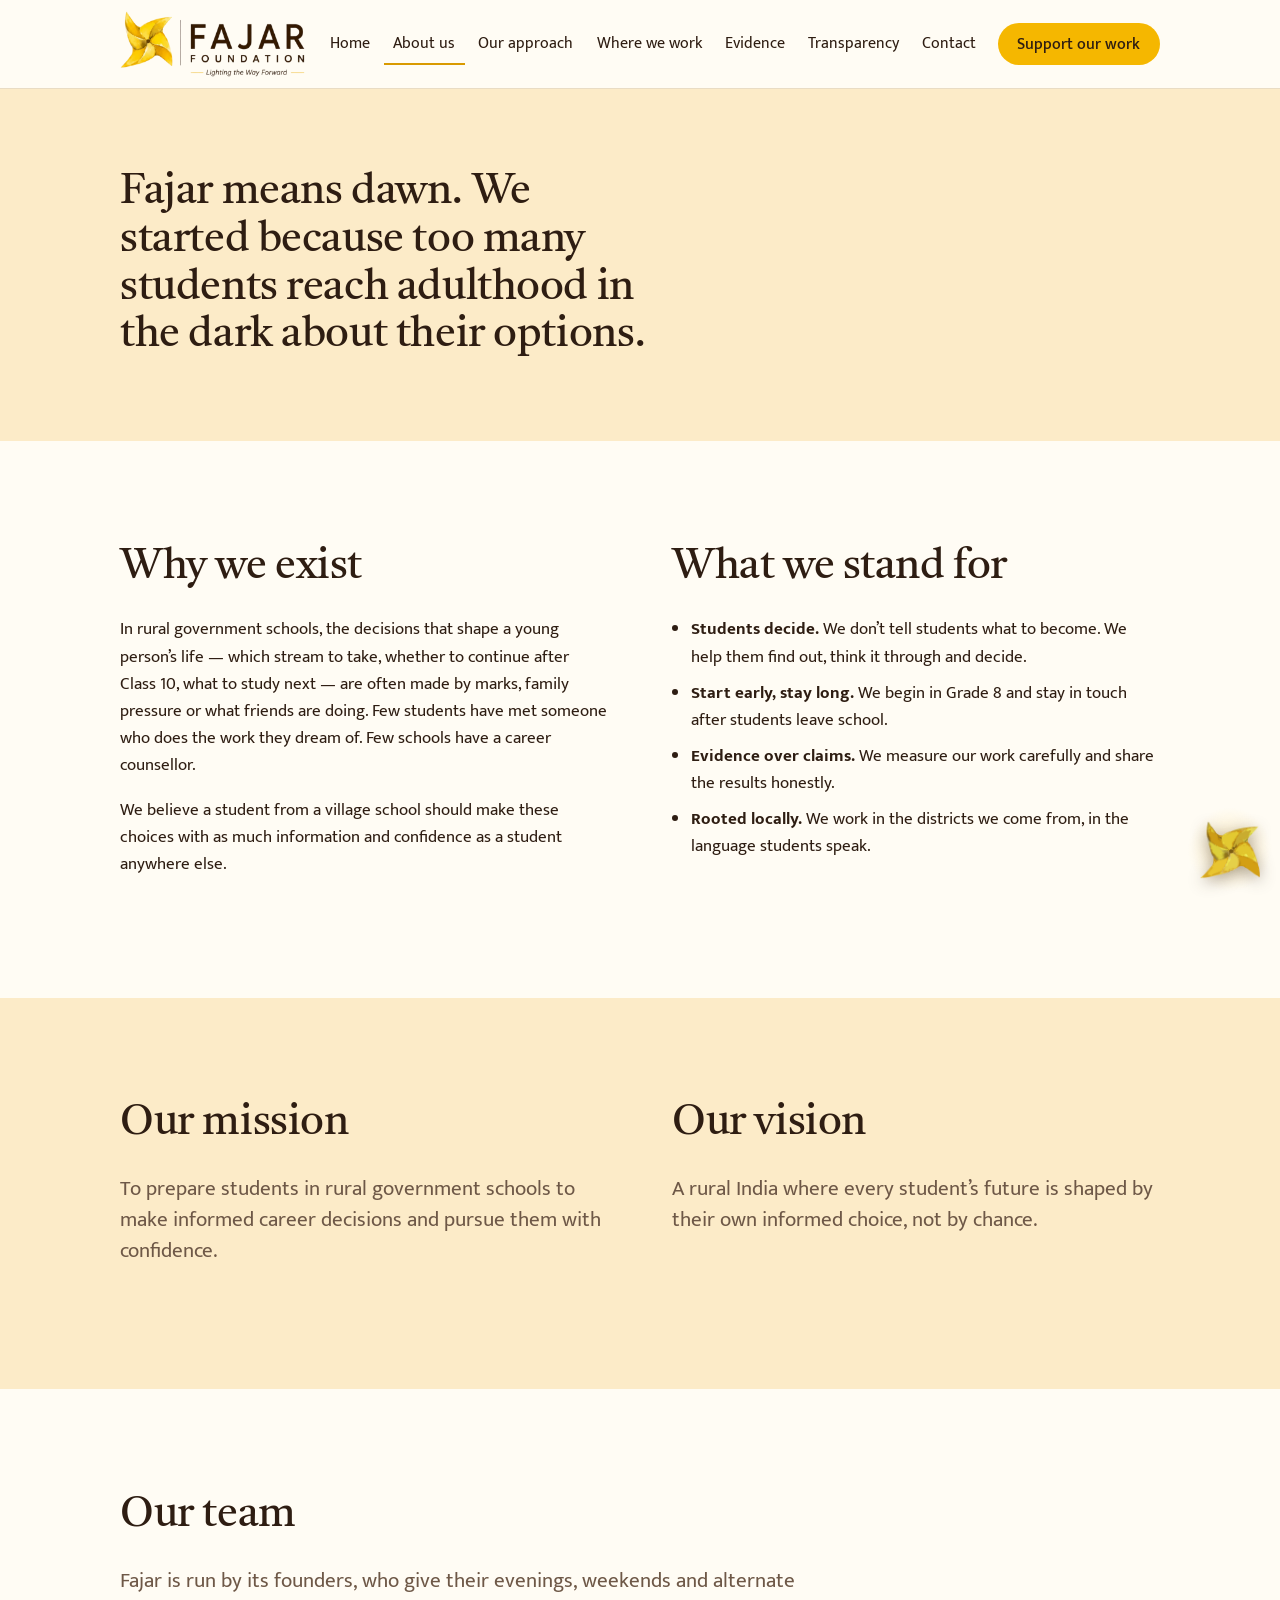
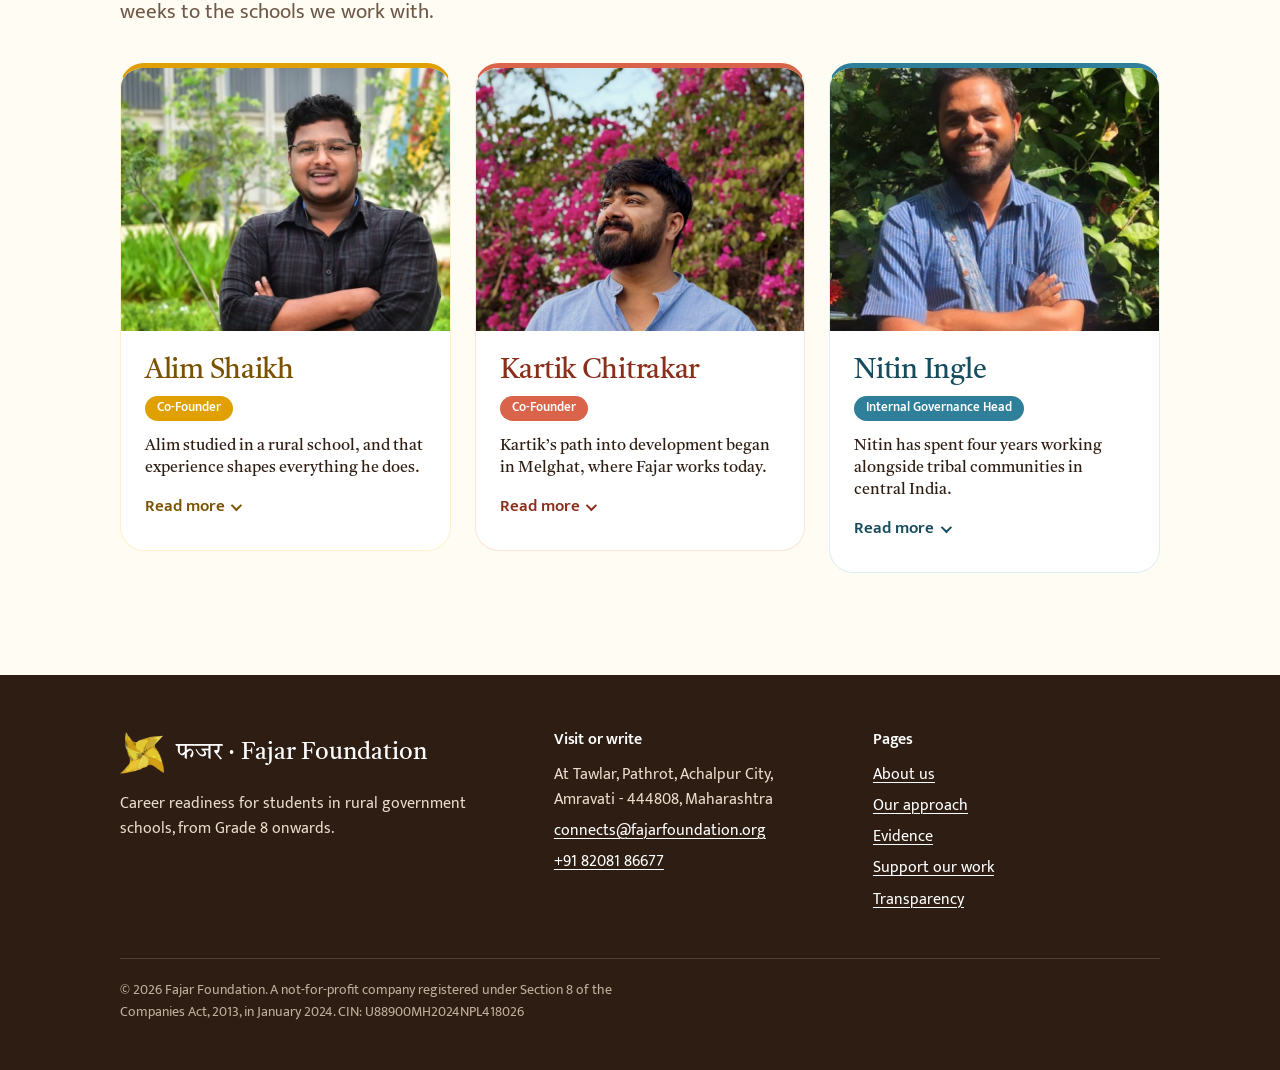
==== about.html @ 7ffb8f17 "Replace single-page site with the multi-page Fajar Foundation website Adds Home, About, Our approach" ====
<!doctype html>
<html lang="en">
<head>
<meta charset="utf-8">
<meta name="viewport" content="width=device-width, initial-scale=1">
<title>About us — Fajar Foundation</title>
<meta name="description" content="Why Fajar Foundation exists, what we stand for, and the people behind it.">
<meta property="og:title" content="About us — Fajar Foundation">
<meta property="og:description" content="Why Fajar Foundation exists, what we stand for, and the people behind it.">
<meta name="theme-color" content="#F5B700">
<link rel="icon" href="assets/img/favicon.png" type="image/png">
<link rel="preconnect" href="https://fonts.googleapis.com">
<link rel="preconnect" href="https://fonts.gstatic.com" crossorigin>
<link href="https://fonts.googleapis.com/css2?family=Mukta:wght@400;500;600&family=Tiro+Devanagari+Marathi:ital@0;1&display=swap" rel="stylesheet">
<link rel="stylesheet" href="assets/css/style.css">
</head>
<body>
<a class="skip" href="#main">Skip to content</a>
<a class="pinwheel-fab" href="index.html" aria-label="Back to home page"><img src="assets/img/pinwheel.png" alt="" width="64" height="64"></a>
<header class="site-header">
  <div class="wrap">
    <a class="brand" href="index.html" aria-label="Fajar Foundation home">
      <img class="logo-img" src="assets/img/logo-horizontal.png" alt="Fajar Foundation: Lighting the Way Forward" width="1200" height="416">
    </a>
    <button class="nav-toggle" aria-expanded="false" aria-controls="site-nav">Menu</button>
    <nav class="nav" id="site-nav" aria-label="Main">
      <ul>
        <li><a href="index.html">Home</a></li>
        <li><a href="about.html" aria-current="page">About us</a></li>
        <li><a href="approach.html">Our approach</a></li>
        <li><a href="where-we-work.html">Where we work</a></li>
        <li><a href="evidence.html">Evidence</a></li>
        <li><a href="transparency.html">Transparency</a></li>
        <li><a href="contact.html">Contact</a></li>
        <li><a class="btn btn-primary" href="get-involved.html">Support our work</a></li>
      </ul>
    </nav>
  </div>
</header>
<main id="main">

<section class="page-hero"><div class="wrap">
  <h1>Fajar means dawn. We started because too many students reach adulthood in the dark about their options.</h1>
</div></section>

<section class="section"><div class="wrap split">
  <div>
    <h2>Why we exist</h2>
    <p>In rural government schools, the decisions that shape a young person’s life — which stream to take, whether to continue after Class 10, what to study next — are often made by marks, family pressure or what friends are doing. Few students have met someone who does the work they dream of. Few schools have a career counsellor.</p>
    <p>We believe a student from a village school should make these choices with as much information and confidence as a student anywhere else.</p>
  </div>
  <div>
    <h2>What we stand for</h2>
    <ul class="plain-list">
      <li><b>Students decide.</b> We don’t tell students what to become. We help them find out, think it through and decide.</li>
      <li><b>Start early, stay long.</b> We begin in Grade 8 and stay in touch after students leave school.</li>
      <li><b>Evidence over claims.</b> We measure our work carefully and share the results honestly.</li>
      <li><b>Rooted locally.</b> We work in the districts we come from, in the language students speak.</li>
    </ul>
  </div>
</div></section>

<section class="section band"><div class="wrap split">
  <div><h2>Our mission</h2><p class="lead">To prepare students in rural government schools to make informed career decisions and pursue them with confidence.</p></div>
  <div><h2>Our vision</h2><p class="lead">A rural India where every student’s future is shaped by their own informed choice, not by chance.</p></div>
</div></section>

<section class="section" id="team"><div class="wrap">
  <h2>Our team</h2>
  <p class="lead">Fajar is run by its founders, who give their evenings, weekends and alternate weeks to the schools we work with.</p>
  <div class="team">
    <article class="person reveal">
  <div class="photo"><span class="initials" aria-hidden="true">AS</span><img src="assets/img/team/alim.jpg" alt="Portrait of Alim Shaikh" loading="lazy"></div>
  <div class="person-body">
    <h3>Alim Shaikh</h3><p class="role">Co-Founder</p>
    <p class="teaser">Alim studied in a rural school, and that experience shapes everything he does.</p>
    <div class="more" id="bio-alim"><div><p>Over seven years he has worked in education, youth development and public systems. He is a Gandhi Fellowship alumnus and has partnered with governments and communities to improve learning and to make programmes work on the ground. At Fajar he builds solutions that can grow, and that strengthen the local education systems students depend on.</p></div></div>
    <button class="more-btn" type="button" aria-expanded="false" aria-controls="bio-alim" hidden>Read more</button>
  </div>
</article>
<article class="person reveal">
  <div class="photo"><span class="initials" aria-hidden="true">KC</span><img src="assets/img/team/kartik.jpg" alt="Portrait of Kartik Chitrakar" loading="lazy"></div>
  <div class="person-body">
    <h3>Kartik Chitrakar</h3><p class="role">Co-Founder</p>
    <p class="teaser">Kartik’s path into development began in Melghat, where Fajar works today.</p>
    <div class="more" id="bio-kartik"><div><p>For more than ten years he has worked with rural communities, most of all in Chhattisgarh, on livelihoods, gender and youth development. He also mentors rural students who are aiming for higher education. At Fajar he works to open clear pathways for young people to step into their futures.</p></div></div>
    <button class="more-btn" type="button" aria-expanded="false" aria-controls="bio-kartik" hidden>Read more</button>
  </div>
</article>
<article class="person reveal">
  <div class="photo"><span class="initials" aria-hidden="true">NI</span><img src="assets/img/team/nitin.jpg" alt="Portrait of Nitin Ingle" loading="lazy"></div>
  <div class="person-body">
    <h3>Nitin Ingle</h3><p class="role">Internal Governance Head</p>
    <p class="teaser">Nitin has spent four years working alongside tribal communities in central India.</p>
    <div class="more" id="bio-nitin"><div><p>His work spans climate resilience, rural governance and strengthening grassroots institutions. He has supported women farmers and community groups to build sustainable livelihoods and reach social protection. At Fajar he brings that field experience to community-led work.</p></div></div>
    <button class="more-btn" type="button" aria-expanded="false" aria-controls="bio-nitin" hidden>Read more</button>
  </div>
</article>
  </div>
</div></section>
</main>
<footer class="site-footer">
  <div class="wrap">
    <div class="footer-grid">
      <div>
        <div class="footer-brand"><img class="pinwheel-img" src="assets/img/pinwheel.png" alt="" width="44" height="44"><span>फजर · Fajar Foundation</span></div>
        <p>Career readiness for students in rural government schools, from Grade 8 onwards.</p>
      </div>
      <div>
        <h2>Visit or write</h2>
        <ul>
          <li>At Tawlar, Pathrot, Achalpur City,<br>Amravati - 444808, Maharashtra</li>
          <li><a href="mailto:connects@fajarfoundation.org">connects@fajarfoundation.org</a></li>
          <li><a href="tel:+918208186677">+91 82081 86677</a></li>
        </ul>
      </div>
      <div>
        <h2>Pages</h2>
        <ul>
          <li><a href="about.html">About us</a></li>
          <li><a href="approach.html">Our approach</a></li>
          <li><a href="evidence.html">Evidence</a></li>
          <li><a href="get-involved.html">Support our work</a></li>
          <li><a href="transparency.html">Transparency</a></li>
        </ul>
      </div>
    </div>
    <div class="legal">
      <p>© <span id="year">2026</span> Fajar Foundation. A not-for-profit company registered under Section 8 of the Companies Act, 2013, in January 2024. CIN: U88900MH2024NPL418026</p>
    </div>
  </div>
</footer>
<script src="assets/js/main.js"></script>
</body>
</html>
---- assets/css/style.css ----
/* Fajar Foundation — shared styles
   Palette from the logo: turmeric-yellow pinwheel, brown wordmark.
   The homepage moves from night (the problem) to dawn (the work). */

:root {
  --ink: #2E1D12;        /* deep earth brown, body text */
  --brown: #5A3A24;      /* brand brown, wordmark and links */
  --haldi: #F5B700;      /* turmeric yellow, pinwheel */
  --haldi-deep: #D99A00;
  --peach: #FCEBC8;      /* first light */
  --paper: #FFFCF4;      /* page */
  --night: #1D2A44;      /* before dawn */
  --night-2: #2A3A5C;
  --muted: #6E5847;
  --line: #E9DCC4;

  --serif: "Tiro Devanagari Marathi", Georgia, "Times New Roman", serif;
  --sans: "Mukta", "Segoe UI", system-ui, -apple-system, sans-serif;

  --step--1: 0.875rem;
  --step-0: 1.0625rem;
  --step-1: 1.3rem;
  --step-2: 1.75rem;
  --step-3: clamp(2rem, 4vw, 2.6rem);
  --step-4: clamp(2.4rem, 6vw, 3.9rem);

  --wrap: 1120px;
  --gutter: clamp(1.25rem, 4vw, 2.5rem);
}

*, *::before, *::after { box-sizing: border-box; }
html { scroll-behavior: smooth; }
body {
  margin: 0;
  background: var(--paper);
  color: var(--ink);
  font-family: var(--sans);
  font-size: var(--step-0);
  line-height: 1.6;
  -webkit-font-smoothing: antialiased;
}
img { max-width: 100%; display: block; }
a { color: var(--brown); text-decoration-thickness: 1px; text-underline-offset: 3px; }
a:hover { color: var(--ink); }
:focus-visible { outline: 3px solid var(--haldi-deep); outline-offset: 3px; border-radius: 2px; }

h1, h2, h3 { font-family: var(--serif); font-weight: 400; line-height: 1.15; margin: 0 0 0.6em; letter-spacing: -0.01em; }
h1 { font-size: var(--step-4); }
h2 { font-size: var(--step-3); }
h3 { font-size: var(--step-1); line-height: 1.3; }
p { margin: 0 0 1em; max-width: 68ch; }
.lead { font-size: var(--step-1); line-height: 1.5; color: var(--muted); max-width: 58ch; }
.small { font-size: var(--step--1); color: var(--muted); }

.wrap { max-width: var(--wrap); margin: 0 auto; padding: 0 var(--gutter); }
.section { padding: clamp(3.5rem, 8vw, 6.5rem) 0; }
.section-tight { padding: clamp(2.5rem, 5vw, 4rem) 0; }

.skip { position: absolute; left: -999px; top: 0; background: var(--haldi); color: var(--ink); padding: .6rem 1rem; z-index: 100; }
.skip:focus { left: 1rem; top: 1rem; }

/* ---------- Header ---------- */
.site-header {
  position: sticky; top: 0; z-index: 50;
  background: rgba(255, 252, 244, 0.94);
  backdrop-filter: blur(8px);
  border-bottom: 1px solid var(--line);
}
.site-header .wrap { display: flex; align-items: center; justify-content: space-between; gap: 1rem; min-height: 88px; }
.brand { display: flex; align-items: center; gap: .65rem; text-decoration: none; color: var(--brown); }
.logo-img { height: 66px; width: auto; flex: none; transition: transform .25s; }
.brand:hover .logo-img { transform: scale(1.03); }

.nav ul { list-style: none; margin: 0; padding: 0; display: flex; align-items: center; gap: .25rem; }
.nav a { display: block; white-space: nowrap; padding: .5rem .6rem; text-decoration: none; color: var(--ink); font-size: .98rem; border-radius: 6px; }
.nav a:hover { background: var(--peach); }
.nav a[aria-current="page"] { box-shadow: inset 0 -2px 0 var(--haldi-deep); border-radius: 0; }
.nav .btn { margin-left: .5rem; }
.nav-toggle { display: none; background: none; border: 1px solid var(--line); border-radius: 8px; padding: .5rem .75rem; font: inherit; color: var(--ink); cursor: pointer; }

@media (max-width: 1120px) {
  .nav-toggle { display: inline-flex; }
  .nav { position: absolute; top: 88px; left: 0; right: 0; background: var(--paper); border-bottom: 1px solid var(--line); display: none; }
  .nav.open { display: block; }
  .nav ul { flex-direction: column; align-items: stretch; padding: .75rem var(--gutter) 1.25rem; }
  .nav a { padding: .8rem .25rem; border-bottom: 1px solid var(--line); border-radius: 0; }
  .nav a[aria-current="page"] { box-shadow: inset 4px 0 0 var(--haldi-deep); padding-left: .75rem; }
  .nav .btn { margin: 1rem 0 0; text-align: center; }
}

/* ---------- Buttons ---------- */
.btn {
  display: inline-block; padding: .8rem 1.35rem; border-radius: 999px;
  font-weight: 500; text-decoration: none; line-height: 1.2;
  border: 2px solid transparent; transition: background-color .15s, color .15s, border-color .15s;
}
.btn-primary { background: var(--haldi); color: var(--ink); }
.btn-primary:hover { background: var(--haldi-deep); color: var(--ink); }
.btn-ghost { border-color: var(--ink); color: var(--ink); }
.btn-ghost:hover { background: var(--ink); color: var(--paper); }
.nav a.btn-primary, .nav a.btn-primary:hover { padding: .6rem 1.1rem; border-radius: 999px; }
.actions { display: flex; flex-wrap: wrap; gap: .75rem; margin-top: 1.75rem; }

/* ---------- Hero ---------- */
.hero { position: relative; overflow: hidden; border-bottom: 16px solid var(--brown); background: var(--paper); min-height: min(82vh, 760px); display: flex; align-items: center; }
.hero-bg {
  position: absolute; top: 0; right: 0; width: 72%; height: 100%; object-fit: cover; object-position: 60% 50%;
  -webkit-mask-image: linear-gradient(90deg, transparent 14%, rgba(0,0,0,.55) 38%, #000 62%);
  mask-image: linear-gradient(90deg, transparent 14%, rgba(0,0,0,.55) 38%, #000 62%);
  animation: fade-in 1.4s ease both;
}
.hero::after { content: ""; position: absolute; inset: 0; pointer-events: none; background: linear-gradient(180deg, transparent 70%, rgba(252,235,200,.55) 100%); }
.hero .wrap { position: relative; z-index: 2; width: 100%; padding-top: clamp(3.5rem, 8vw, 6rem); padding-bottom: clamp(3.5rem, 8vw, 6rem); }
.hero-copy { max-width: 560px; }
.hero h1 { max-width: 15ch; }
.hero .lead { color: var(--ink); }
.hero-pinwheel {
  position: absolute; z-index: 3; right: clamp(1.5rem, 6vw, 5rem); bottom: clamp(1.5rem, 5vw, 3.5rem); width: clamp(72px, 10vw, 120px); height: auto;
  filter: drop-shadow(0 6px 12px rgba(46, 29, 18, .45));
  animation: spin-in 3.2s cubic-bezier(.15,.6,.25,1) .4s both, spin-on 14s linear 3.6s infinite;
}
.pinwheel-img { width: 44px; height: 44px; }
@keyframes fade-in { from { opacity: 0; } to { opacity: 1; } }
@keyframes spin-in { from { transform: rotate(-540deg) scale(.4); opacity: 0; } to { transform: rotate(0deg) scale(1); opacity: 1; } }
@keyframes spin-on { to { transform: rotate(360deg); } }
@media (prefers-reduced-motion: reduce) { .hero-pinwheel, .hero-bg { animation: none; } }
@media (max-width: 820px) {
  .hero { min-height: 0; display: block; }
  .hero-bg { width: 100%; height: 340px; -webkit-mask-image: linear-gradient(180deg, #000 55%, transparent 100%); mask-image: linear-gradient(180deg, #000 55%, transparent 100%); }
  .hero::after { display: none; }
  .hero .wrap { padding-top: 270px; }
  .hero-pinwheel { top: 1.25rem; right: 1.25rem; bottom: auto; width: 64px; }
}

.page-hero { background: var(--peach); padding: clamp(3rem, 7vw, 5rem) 0 clamp(2.5rem, 5vw, 3.5rem); }
.page-hero h1 { font-size: var(--step-3); max-width: 22ch; }

/* ---------- Night: the problem ---------- */
.night { background: var(--night); color: #F3EEE4; }
.night h2 { color: #fff; }
.night a { color: var(--haldi); }
.night .lead, .night .small { color: #C9C3D6; }
.dawn-fade { height: 120px; background: linear-gradient(180deg, var(--night) 0%, var(--night-2) 30%, #8C6F6B 65%, var(--peach) 100%); }

.vignette { font-family: var(--serif); font-size: var(--step-1); line-height: 1.55; max-width: 34em; margin: 0 0 3rem; padding-left: 1.25rem; border-left: 3px solid var(--haldi); font-style: italic; }
.vignette + .small { margin-top: -2.25rem; margin-bottom: 3rem; padding-left: 1.4rem; }

.ledger { list-style: none; margin: 0; padding: 0; border-top: 1px solid rgba(255,255,255,.15); }
.ledger li { display: grid; grid-template-columns: minmax(7.5rem, 11rem) 1fr; gap: 1.5rem; padding: 1.4rem 0; border-bottom: 1px solid rgba(255,255,255,.15); align-items: baseline; }
.ledger .figure { font-family: var(--serif); font-size: clamp(2rem, 4.5vw, 2.8rem); color: var(--haldi); line-height: 1; }
.ledger p { margin: 0; font-size: var(--step-1); line-height: 1.45; color: #F3EEE4; }
.ledger .src { display: block; margin-top: .35rem; font-size: var(--step--1); color: #A9A3BA; }
@media (max-width: 600px) { .ledger li { grid-template-columns: 1fr; gap: .4rem; } }

/* light-background ledger (evidence page) */
.ledger.light { border-top-color: var(--line); }
.ledger.light li { border-bottom-color: var(--line); }
.ledger.light .figure { color: var(--brown); }
.ledger.light p { color: var(--ink); }
.ledger.light .src { color: var(--muted); }

/* ---------- Journey: a real sequence ---------- */
.journey { list-style: none; margin: 2.5rem 0 0; padding: 0; display: grid; grid-template-columns: repeat(3, 1fr); gap: 0; counter-reset: stage; }
.journey li { position: relative; padding: 2.2rem 1.75rem 0 0; counter-increment: stage; }
.journey li::before { content: ""; position: absolute; top: .55rem; left: 0; right: 0; height: 3px; background: var(--haldi); }
.journey li:last-child::before { right: 30%; background: linear-gradient(90deg, var(--haldi), transparent); }
.journey li::after { content: counter(stage); position: absolute; top: -.35rem; left: 0; width: 2rem; height: 2rem; border-radius: 50%; background: var(--ink); color: var(--paper); font-family: var(--serif); display: grid; place-items: center; font-size: 1rem; }
.journey .when { display: block; font-size: var(--step--1); color: var(--muted); margin-bottom: .2rem; }
.journey h3 { font-size: var(--step-2); margin-bottom: .4rem; }
@media (max-width: 820px) {
  .journey { grid-template-columns: 1fr; gap: 0; }
  .journey li { padding: 0 0 2rem 3rem; }
  .journey li::before { top: 0; bottom: 0; left: .95rem; right: auto; width: 3px; height: auto; }
  .journey li:last-child::before { right: auto; bottom: 40%; background: linear-gradient(180deg, var(--haldi), transparent); }
}

/* ---------- Skills ---------- */
.skills { list-style: none; margin: 2rem 0 0; padding: 0; display: grid; grid-template-columns: repeat(12, 1fr); gap: 1rem; }
.skills li { grid-column: span 3; background: #fff; border: 1px solid var(--line); border-radius: 18px; padding: 1.35rem 1.25rem 1.25rem; display: flex; flex-direction: column; gap: .8rem; position: relative; overflow: hidden; transition: transform .25s cubic-bezier(.2,.7,.2,1), box-shadow .25s, border-color .25s; }
.skills li:nth-child(n+5) { grid-column: span 4; }
.skills li::after { content: ""; position: absolute; left: 0; right: 0; bottom: 0; height: 3px; background: var(--haldi); transform: scaleX(0); transform-origin: left; transition: transform .35s; }
.skills li:hover { transform: translateY(-5px); box-shadow: 0 18px 30px -18px rgba(90,58,36,.45); border-color: var(--haldi); }
.skills li:hover::after { transform: scaleX(1); }
.skills svg { width: 46px; height: 46px; padding: 10px; border-radius: 14px; background: var(--peach); flex: none; stroke: var(--brown); fill: none; stroke-width: 1.7; stroke-linecap: round; stroke-linejoin: round; transition: transform .35s, background-color .25s; }
.skills li:hover svg { background: var(--haldi); transform: rotate(-8deg) scale(1.08); }
.skills strong { display: block; font-weight: 600; font-size: 1.08rem; margin-bottom: .15rem; }
.skills span { font-size: var(--step--1); color: var(--muted); line-height: 1.5; display: block; }
@media (max-width: 960px) { .skills li, .skills li:nth-child(n+5) { grid-column: span 6; } }
@media (max-width: 560px) { .skills li, .skills li:nth-child(n+5) { grid-column: span 12; } }

/* ---------- Two-column blocks ---------- */
.split { display: grid; grid-template-columns: 1fr 1fr; gap: clamp(2rem, 5vw, 4.5rem); align-items: start; }
.split-wide { grid-template-columns: 0.9fr 1.1fr; }
@media (max-width: 820px) { .split, .split-wide { grid-template-columns: 1fr; } }

.facts { display: grid; grid-template-columns: repeat(3, 1fr); gap: 1.5rem; margin: 2rem 0; }
.facts div { border-top: 3px solid var(--haldi); padding-top: .75rem; }
.facts b { font-family: var(--serif); font-weight: 400; font-size: var(--step-3); display: block; line-height: 1.1; }
.facts span { font-size: var(--step--1); color: var(--muted); }
@media (max-width: 600px) { .facts { grid-template-columns: 1fr 1fr; } }

.band { background: var(--peach); }
.band-ink { background: var(--ink); color: var(--paper); }
.band-ink h2 { color: #fff; }
.band-ink p { color: #E8DCCB; }
.band-ink .facts b { color: #fff; }
.band-ink .facts span { color: #D9C9B4; }

/* ---------- Team ---------- */
.team { display: grid; grid-template-columns: repeat(3, 1fr); gap: 1.5rem; margin-top: 2.25rem; align-items: start; }
.person { --accent: #E0A100; --tint: #FFF1CC; --deep: #7A5200; background: linear-gradient(180deg, var(--tint), #fff 45%); border: 1px solid var(--tint); border-top: 5px solid var(--accent); border-radius: 24px; overflow: hidden; display: flex; flex-direction: column; transition: transform .3s cubic-bezier(.2,.7,.2,1), box-shadow .3s; }
.person:nth-child(2) { --accent: #D9644A; --tint: #FCE3DB; --deep: #8A2F1B; }
.person:nth-child(3) { --accent: #2F7F9A; --tint: #DCEFF5; --deep: #174B5E; }
.person:hover { transform: translateY(-6px); box-shadow: 0 26px 40px -24px var(--accent); }
.person .photo { position: relative; aspect-ratio: 5 / 4; background: var(--tint); overflow: hidden; display: grid; place-items: center; }
.person .photo .initials { font-family: var(--serif); font-size: 3.4rem; color: var(--deep); }
.person .photo img { position: absolute; inset: 0; width: 100%; height: 100%; object-fit: cover; object-position: 50% 18%; transition: transform .6s cubic-bezier(.2,.7,.2,1); }
.person:hover .photo img { transform: scale(1.04); }
.person-body { padding: 1.4rem 1.5rem 1.6rem; }
.person h3 { margin-bottom: .1rem; color: var(--deep); font-size: var(--step-2); }
.person .role { display: inline-block; background: var(--accent); color: #fff; font-size: .8rem; font-weight: 600; border-radius: 999px; padding: .15rem .75rem; margin: .3rem 0 .9rem; }
.person p:not(.role) { font-size: .98rem; color: var(--ink); }
.person .teaser { margin-bottom: .6rem; font-family: var(--serif); font-size: 1.08rem; line-height: 1.4; }
.person p:last-child { margin-bottom: 0; }
@media (max-width: 900px) { .team { grid-template-columns: 1fr; max-width: 520px; } }

.compact-team { display: flex; flex-wrap: wrap; gap: 1.5rem 2.5rem; margin: 1.5rem 0; }
.compact-team div { min-width: 12rem; }
.compact-team b { display: block; font-weight: 600; }
.compact-team span { font-size: var(--step--1); color: var(--muted); }

/* ---------- Tables & lists ---------- */
.record { width: 100%; border-collapse: collapse; margin: 1.5rem 0; }
.record th, .record td { text-align: left; padding: .85rem 1rem .85rem 0; border-bottom: 1px solid var(--line); vertical-align: top; }
.record th { font-weight: 500; color: var(--muted); width: 38%; }
.status { display: inline-block; padding: .1rem .6rem; border-radius: 999px; font-size: var(--step--1); border: 1px solid var(--muted); color: var(--muted); }
.status.yes { border-color: #3C7A3F; color: #2F6331; }
.table-scroll { overflow-x: auto; }

.plain-list { padding-left: 1.2rem; }
.plain-list li { margin-bottom: .55rem; max-width: 64ch; }

.ways { display: grid; grid-template-columns: repeat(2, 1fr); gap: 1px; background: var(--line); border: 1px solid var(--line); margin-top: 2rem; }
.ways > div { background: var(--paper); padding: 1.75rem; }
.ways h3 { margin-bottom: .4rem; }
@media (max-width: 720px) { .ways { grid-template-columns: 1fr; } }

.note { background: var(--peach); border-left: 4px solid var(--haldi-deep); padding: 1.1rem 1.25rem; margin: 1.5rem 0; max-width: 72ch; }
.note p:last-child { margin-bottom: 0; }

/* ---------- Theory of change ---------- */
.toc { display: grid; grid-template-columns: repeat(4, 1fr); gap: 0; margin-top: 2rem; list-style: none; padding: 0; }
.toc li { padding: 1.25rem 1.25rem 1.25rem 0; border-top: 3px solid var(--ink); margin-right: 1rem; }
.toc li:nth-child(2) { border-color: var(--brown); }
.toc li:nth-child(3) { border-color: var(--haldi-deep); }
.toc li:nth-child(4) { border-color: var(--haldi); }
.toc .stage { font-size: var(--step--1); color: var(--muted); display: block; }
.toc h3 { font-size: 1.15rem; margin: .2rem 0 .5rem; }
.toc p { font-size: .97rem; }
@media (max-width: 820px) { .toc { grid-template-columns: 1fr 1fr; } }
@media (max-width: 520px) { .toc { grid-template-columns: 1fr; } }

/* ---------- Map ---------- */
.map { width: 100%; aspect-ratio: 4 / 3; border: 1px solid var(--line); border-radius: 4px; background: var(--peach); }

/* ---------- Placeholder marker (remove once filled) ---------- */
.placeholder { background: #FFF1C2; outline: 1px dashed var(--haldi-deep); padding: 0 .3rem; border-radius: 3px; }

/* ---------- Contact ---------- */
.contact-lines { list-style: none; padding: 0; margin: 1.5rem 0; }
.contact-lines li { padding: 1rem 0; border-bottom: 1px solid var(--line); }
.contact-lines b { display: block; font-weight: 500; color: var(--muted); font-size: var(--step--1); }
.contact-lines a, .contact-lines span { font-size: var(--step-1); }

/* ---------- Footer ---------- */
.site-footer { background: var(--ink); color: #E8DCCB; padding: 3.5rem 0 2rem; font-size: .97rem; }
.site-footer a { color: #fff; }
.footer-grid { display: grid; grid-template-columns: 1.4fr 1fr 1fr; gap: 2rem; }
.footer-grid ul { list-style: none; padding: 0; margin: 0; }
.footer-grid li { margin-bottom: .4rem; }
.footer-grid h2 { font-family: var(--sans); font-size: 1rem; font-weight: 600; color: #fff; margin-bottom: .75rem; }
.footer-brand { display: flex; gap: .75rem; align-items: center; margin-bottom: 1rem; }
.footer-brand .pinwheel-img { width: 44px; height: 44px; }
.footer-brand span { font-family: var(--serif); font-size: 1.5rem; color: #fff; }
.legal { border-top: 1px solid rgba(255,255,255,.15); margin-top: 2.5rem; padding-top: 1.25rem; font-size: var(--step--1); color: #BFAF9C; }
.legal .placeholder { color: var(--ink); }
@media (max-width: 760px) { .footer-grid { grid-template-columns: 1fr; } }

@media (prefers-reduced-motion: reduce) {
  *, *::before, *::after { animation: none !important; transition: none !important; scroll-behavior: auto !important; }
}


/* ---------- Scroll reveal ---------- */
.js .reveal { opacity: 0; transform: translateY(26px); transition: opacity .7s ease var(--d, 0ms), transform .7s cubic-bezier(.2,.7,.2,1) var(--d, 0ms); }
.js .reveal.in { opacity: 1; transform: none; }

/* ---------- Approach page ---------- */
.eyebrow { display: inline-block; font-size: .78rem; font-weight: 600; letter-spacing: .14em; text-transform: uppercase; color: var(--haldi-deep); margin-bottom: .8rem; }
.approach-hero { position: relative; overflow: hidden; background: linear-gradient(135deg, var(--paper) 0%, var(--peach) 100%); border-bottom: 1px solid var(--line); padding-bottom: clamp(3rem, 6vw, 4.5rem); }
.approach-hero .wrap { position: relative; z-index: 1; }
.approach-hero h1 { font-size: var(--step-4); max-width: 18ch; }
.hero-watermark { position: absolute; right: -90px; top: 50%; width: clamp(280px, 40vw, 520px); height: auto; opacity: .16; transform: translateY(-50%); animation: spin-on 40s linear infinite; pointer-events: none; }
.chips { display: flex; flex-wrap: wrap; align-items: center; gap: .6rem; margin-top: 1.5rem; color: var(--haldi-deep); }
.chips a { text-decoration: none; background: #fff; border: 1px solid var(--line); border-radius: 999px; padding: .4rem 1rem; font-weight: 500; color: var(--ink); transition: background-color .2s, transform .2s; }
.chips a:hover { background: var(--haldi); transform: translateY(-2px); }

.stages { display: grid; grid-template-columns: repeat(3, 1fr); gap: 1.5rem; margin-top: 2.5rem; }
.stage { position: relative; background: #fff; border: 1px solid var(--line); border-radius: 24px; padding: 1.75rem 1.6rem 1.6rem; transition: transform .3s cubic-bezier(.2,.7,.2,1), box-shadow .3s, border-color .3s; }
.stage:hover { transform: translateY(-6px); box-shadow: 0 26px 40px -24px rgba(90,58,36,.5); border-color: var(--haldi); }
.stage:not(:last-child)::after { content: ""; position: absolute; top: 3.2rem; right: -1.5rem; width: 1.5rem; height: 3px; background: repeating-linear-gradient(90deg, var(--haldi) 0 6px, transparent 6px 10px); }
.stage-top { display: flex; align-items: center; justify-content: space-between; margin-bottom: 1.25rem; }
.stage-no { font-family: var(--serif); font-size: 3rem; line-height: 1; color: var(--peach); -webkit-text-stroke: 1.5px var(--haldi); }
.stage h3 { font-size: var(--step-2); margin: .75rem 0 .4rem; }
.stage > p { color: var(--muted); }
.pill { display: inline-block; font-size: .8rem; font-weight: 600; background: var(--peach); color: var(--brown); border-radius: 999px; padding: .2rem .8rem; }
.ticks { list-style: none; padding: 0; margin: 1.1rem 0 0; display: grid; gap: .6rem; }
.ticks li { position: relative; padding-left: 1.9rem; font-size: .98rem; line-height: 1.45; }
.ticks li::before { content: ""; position: absolute; left: 0; top: .1rem; width: 1.2rem; height: 1.2rem; border-radius: 50%; background: var(--haldi) url("data:image/svg+xml,%3Csvg xmlns='http://www.w3.org/2000/svg' viewBox='0 0 20 20' fill='none' stroke='%232E1D12' stroke-width='2.4' stroke-linecap='round' stroke-linejoin='round'%3E%3Cpath d='m5.5 10.5 3 3 6-7'/%3E%3C/svg%3E") center / 80% no-repeat; }

.icon-tile { width: 76px; height: 76px; border-radius: 22px; background: linear-gradient(145deg, var(--peach), #FFF3D6); display: grid; place-items: center; transition: transform .35s; }
.icon-tile.sm { width: 60px; height: 60px; border-radius: 18px; margin-bottom: 1rem; }
.icon-tile svg { width: 70%; height: 70%; fill: none; stroke: var(--brown); stroke-width: 2.6; stroke-linecap: round; stroke-linejoin: round; overflow: visible; }
.icon-tile .pin { fill: var(--brown); stroke: none; }
.stage:hover .icon-tile, .measure-card:hover .icon-tile { transform: scale(1.08) rotate(-4deg); }

/* icon animations */
.ico-discover .needle { fill: var(--haldi); transform-origin: 32px 32px; animation: swing 4.5s ease-in-out infinite; }
.ico-build .b { fill: var(--haldi); transform-box: fill-box; transform-origin: bottom; animation: grow 3.6s cubic-bezier(.3,.7,.3,1) infinite; }
.ico-build .b2 { animation-delay: .25s; } .ico-build .b3 { animation-delay: .5s; }
.ico-build .spark { stroke: var(--haldi-deep); animation: blink 3.6s ease-in-out infinite .9s; }
.ico-bridge .arch, .ico-bridge .hang { stroke-dasharray: 90; animation: draw 4s ease-in-out infinite; }
.ico-bridge .arch { stroke: var(--haldi-deep); }
.ico-bridge .water { stroke: var(--haldi-deep); animation: wave 3s ease-in-out infinite; }
.measure-card .draw { stroke-dasharray: 90; animation: draw 4s ease-in-out infinite; stroke: var(--haldi-deep); }
@keyframes swing { 0%, 100% { transform: rotate(-35deg); } 50% { transform: rotate(40deg); } }
@keyframes grow { 0%, 12% { transform: scaleY(.15); } 40%, 85% { transform: scaleY(1); } 100% { transform: scaleY(.15); } }
@keyframes blink { 0%, 100% { opacity: 0; } 30%, 60% { opacity: 1; } }
@keyframes draw { 0% { stroke-dashoffset: 90; } 45%, 80% { stroke-dashoffset: 0; } 100% { stroke-dashoffset: -90; } }
@keyframes wave { 0%, 100% { transform: translateX(-3px); } 50% { transform: translateX(3px); } }

.measure-grid { display: grid; grid-template-columns: repeat(3, 1fr); gap: 1.5rem; margin-top: 2rem; }
.measure-card { background: linear-gradient(180deg, #fff, var(--paper)); border: 1px solid var(--line); border-radius: 22px; padding: 1.6rem; transition: transform .3s, box-shadow .3s; }
.measure-card:hover { transform: translateY(-5px); box-shadow: 0 22px 36px -24px rgba(90,58,36,.5); }
.measure-card h3 { margin-bottom: .4rem; }
.measure-card p { color: var(--muted); margin: 0; }

.nots { list-style: none; padding: 0; margin: 1.25rem 0 0; display: flex; flex-wrap: wrap; gap: .6rem; }
.nots li { background: #fff; border: 1px dashed var(--haldi-deep); border-radius: 999px; padding: .35rem 1rem .35rem .85rem; color: var(--muted); }
.nots li::before { content: "×"; margin-right: .5rem; color: var(--haldi-deep); font-weight: 600; }
.evidence-card { background: var(--ink); color: var(--paper); border-radius: 24px; padding: 2rem; }
.evidence-card h3 { color: #fff; font-size: var(--step-2); }
.evidence-card p { color: #E8DCCB; }

@media (max-width: 900px) {
  .stages, .measure-grid { grid-template-columns: 1fr; }
  .stage:not(:last-child)::after { display: none; }
}
@media (prefers-reduced-motion: reduce) {
  .js .reveal { opacity: 1; transform: none; transition: none; }
  .ico *, .hero-watermark { animation: none !important; }
}

/* ---------- Card colours ---------- */
.stage, .measure-card, .skills li { --accent: var(--haldi-deep); --tint: #FFF1CC; --deep: #7A5200; }
.stage:nth-child(1), .measure-card:nth-child(1) { --accent: #E0A100; --tint: #FFF1CC; --deep: #7A5200; }
.stage:nth-child(2), .measure-card:nth-child(2) { --accent: #D9644A; --tint: #FCE3DB; --deep: #8A2F1B; }
.stage:nth-child(3), .measure-card:nth-child(3) { --accent: #2F7F9A; --tint: #DCEFF5; --deep: #174B5E; }
.skills li:nth-child(1) { --accent: #D9644A; --tint: #FCE3DB; --deep: #8A2F1B; }
.skills li:nth-child(2) { --accent: #2F7F9A; --tint: #DCEFF5; --deep: #174B5E; }
.skills li:nth-child(3) { --accent: #E0A100; --tint: #FFF1CC; --deep: #7A5200; }
.skills li:nth-child(4) { --accent: #6B8E4E; --tint: #E4EFD8; --deep: #384F22; }
.skills li:nth-child(5) { --accent: #8A5FB5; --tint: #EBDFF6; --deep: #4B2F6E; }
.skills li:nth-child(6) { --accent: #C94F7C; --tint: #F8DDE8; --deep: #7C1F44; }
.skills li:nth-child(7) { --accent: #2F7F9A; --tint: #DCEFF5; --deep: #174B5E; }

.stage { background: linear-gradient(180deg, var(--tint) 0%, #fff 62%); border-color: var(--tint); border-top: 5px solid var(--accent); }
.stage:hover, .measure-card:hover, .skills li:hover { border-color: var(--accent); box-shadow: 0 24px 38px -24px var(--accent); }
.stage .pill { background: var(--accent); color: #fff; }
.stage-no { color: var(--tint); -webkit-text-stroke: 1.5px var(--accent); }
.stage h3 { color: var(--deep); }
.stage:not(:last-child)::after { background: repeating-linear-gradient(90deg, var(--accent) 0 6px, transparent 6px 10px); }
.ticks li::before { background-color: var(--accent); }
.icon-tile { background: #fff; box-shadow: 0 6px 14px -8px var(--accent), inset 0 0 0 2px var(--tint); }
.icon-tile svg { stroke: var(--deep); }
.icon-tile .pin { fill: var(--deep); }
.ico-discover .needle, .ico-build .b { fill: var(--accent); }
.ico-build .spark, .ico-bridge .arch, .ico-bridge .water, .measure-card .draw { stroke: var(--accent); }

.measure-card { background: linear-gradient(180deg, var(--tint), #fff 70%); border-color: var(--tint); border-top: 5px solid var(--accent); }
.measure-card h3 { color: var(--deep); }

.skills li { background: linear-gradient(180deg, var(--tint), #fff 75%); border-color: var(--tint); }
.skills li::after { background: var(--accent); }
.skills svg { background: #fff; stroke: var(--deep); box-shadow: inset 0 0 0 2px var(--tint); }
.skills li:hover svg { background: var(--accent); stroke: #fff; box-shadow: none; }
.skills strong { color: var(--deep); }

/* Expandable bios */
.more { display: grid; grid-template-rows: 1fr; }
.more > div { overflow: hidden; }
.more p { margin: 0 0 .6rem; }
.js-bio .more { grid-template-rows: 0fr; transition: grid-template-rows .4s cubic-bezier(.2,.7,.2,1); }
.js-bio .more.open { grid-template-rows: 1fr; }
.more-btn { display: inline-flex; align-items: center; gap: .4rem; background: none; border: 0; padding: .25rem 0; font: inherit; font-weight: 600; color: var(--deep, var(--brown)); cursor: pointer; }
.more-btn::after { content: ""; width: .5rem; height: .5rem; border-right: 2px solid currentColor; border-bottom: 2px solid currentColor; transform: rotate(45deg) translateY(-2px); transition: transform .3s; }
.more-btn[aria-expanded="true"]::after { transform: rotate(-135deg) translate(-1px, -1px); }
.more-btn:hover { color: var(--accent); }
@media (prefers-reduced-motion: reduce) { .js-bio .more { transition: none; } }

/* ---------- Journey: reveals stage by stage, left to right ---------- */
.js .journey li::before { transform: scaleX(0); transform-origin: left; }
.js .journey li::after { transform: scale(0); }
.js .journey li > * { opacity: 0; transform: translateY(14px); }
.js .journey.in li::before { transform: none; transition: transform .9s cubic-bezier(.4,.1,.2,1) calc(var(--i) * 1s + .25s); }
.js .journey.in li::after { transform: none; transition: transform .5s cubic-bezier(.3,1.6,.5,1) calc(var(--i) * 1s); }
.js .journey.in li > * { opacity: 1; transform: none; transition: opacity .6s ease, transform .6s cubic-bezier(.2,.7,.2,1); }
.js .journey.in li > :nth-child(1) { transition-delay: calc(var(--i) * 1s + .35s); }
.js .journey.in li > :nth-child(2) { transition-delay: calc(var(--i) * 1s + .5s); }
.js .journey.in li > :nth-child(3) { transition-delay: calc(var(--i) * 1s + .65s); }
.journey li:nth-child(1) { --i: 0; } .journey li:nth-child(2) { --i: 1; } .journey li:nth-child(3) { --i: 2; }
@media (max-width: 820px) {
  .js .journey li::before { transform: scaleY(0); transform-origin: top; }
}
@media (prefers-reduced-motion: reduce) {
  .js .journey li::before, .js .journey li::after, .js .journey li > * { transform: none; opacity: 1; transition: none !important; }
}

/* ---------- Where we are today ---------- */
.now { position: relative; overflow: hidden; background: radial-gradient(circle at 85% 20%, #4A2E1B 0%, var(--ink) 55%); }
.now-mark { position: absolute; right: -120px; bottom: -150px; width: 420px; height: auto; opacity: .06; animation: spin-on 60s linear infinite; pointer-events: none; }
.now .wrap { position: relative; z-index: 1; align-items: center; }
.now .eyebrow { color: var(--haldi); }
.now h2 { max-width: 16ch; }
.now-stats { display: grid; grid-template-columns: 1fr 1fr; gap: 1rem; }
.stat-card { background: linear-gradient(160deg, rgba(255,255,255,.10), rgba(255,255,255,.03)); border: 1px solid rgba(245,183,0,.28); border-radius: 22px; padding: 1.5rem 1.4rem; backdrop-filter: blur(4px); transition: transform .3s cubic-bezier(.2,.7,.2,1), border-color .3s, box-shadow .3s; }
.stat-card:hover { transform: translateY(-5px); border-color: var(--haldi); box-shadow: 0 0 34px -6px rgba(245,183,0,.5); }
.stat-card b { display: block; font-family: var(--serif); font-weight: 400; font-size: clamp(2.8rem, 6vw, 4.2rem); line-height: 1; color: var(--haldi); text-shadow: 0 0 26px rgba(245,183,0,.35); }
.stat-card span { display: block; margin-top: .6rem; color: #E8DCCB; font-size: .98rem; line-height: 1.4; }
.stat-next { grid-column: 1 / -1; display: flex; align-items: center; gap: 1.1rem; background: linear-gradient(120deg, rgba(245,183,0,.95), #E3A400); border-color: transparent; }
.stat-next b { font-size: 3rem; color: var(--ink); text-shadow: none; width: 3.4rem; height: 3.4rem; border-radius: 50%; background: rgba(255,255,255,.35); display: grid; place-items: center; flex: none; }
.stat-next span { margin: 0; color: var(--ink); font-weight: 500; font-size: 1.05rem; }
@media (max-width: 520px) { .now-stats { grid-template-columns: 1fr; } }

/* ---------- Floating pinwheel: back to home ---------- */
.pinwheel-fab { position: fixed; right: 1.25rem; bottom: 1.25rem; z-index: 60; width: 60px; height: 60px; display: grid; place-items: center; border-radius: 50%; transition: transform .35s cubic-bezier(.3,1.5,.5,1), opacity .35s; }
.pinwheel-fab::before { content: ""; position: absolute; inset: -14px; border-radius: 50%; background: radial-gradient(circle, rgba(245,183,0,.55) 0%, rgba(245,183,0,0) 68%); opacity: .35; transition: opacity .35s; animation: glow-pulse 3.2s ease-in-out infinite; }
.pinwheel-fab img { position: relative; width: 100%; height: 100%; animation: spin-on 9s linear infinite; filter: drop-shadow(0 4px 8px rgba(46,29,18,.4)); }
.pinwheel-fab:hover { transform: scale(1.45); }
.pinwheel-fab:hover::before { opacity: 1; animation: none; }
.pinwheel-fab:hover img { animation-play-state: paused; filter: drop-shadow(0 0 10px rgba(245,183,0,.95)) drop-shadow(0 0 22px rgba(245,183,0,.7)); }
.pinwheel-fab.is-hidden { opacity: 0; pointer-events: none; transform: scale(.6); }
@keyframes glow-pulse { 0%, 100% { transform: scale(.9); opacity: .25; } 50% { transform: scale(1.1); opacity: .5; } }
@media (max-width: 560px) { .pinwheel-fab { width: 48px; height: 48px; right: .9rem; bottom: .9rem; } }
@media (prefers-reduced-motion: reduce) { .pinwheel-fab img, .pinwheel-fab::before, .now-mark { animation: none; } }


/* ---------- Evidence page ---------- */
.facts-grid { list-style: none; margin: 2.25rem 0 0; padding: 0; display: grid; grid-template-columns: repeat(3, 1fr); gap: 1.25rem; }
.fact { --accent: #E0A100; --tint: #FFF1CC; --deep: #7A5200; display: flex; flex-direction: column; background: linear-gradient(180deg, var(--tint), #fff 70%); border: 1px solid var(--tint); border-top: 5px solid var(--accent); border-radius: 22px; padding: 1.5rem 1.5rem 1.3rem; transition: transform .3s cubic-bezier(.2,.7,.2,1), box-shadow .3s; }
.fact:nth-child(2) { --accent: #D9644A; --tint: #FCE3DB; --deep: #8A2F1B; }
.fact:nth-child(3) { --accent: #2F7F9A; --tint: #DCEFF5; --deep: #174B5E; }
.fact:nth-child(4) { --accent: #8A5FB5; --tint: #EBDFF6; --deep: #4B2F6E; }
.fact:nth-child(5) { --accent: #6B8E4E; --tint: #E4EFD8; --deep: #384F22; }
.fact:nth-child(6) { --accent: #C94F7C; --tint: #F8DDE8; --deep: #7C1F44; }
.fact:hover { transform: translateY(-5px); box-shadow: 0 24px 38px -24px var(--accent); }
.fact .figure { font-family: var(--serif); font-size: clamp(2.8rem, 5vw, 3.8rem); line-height: 1; color: var(--deep); }
.fact p { margin: .8rem 0 1rem; font-size: 1rem; flex: 1; }
.fact .src { font-size: .82rem; color: var(--muted); border-top: 1px dashed var(--accent); padding-top: .65rem; line-height: 1.4; }
.fact .src a { color: var(--deep); }

/* theory of change flow */
.flow { list-style: none; margin: 2.75rem 0 0; padding: 0; display: grid; grid-template-columns: repeat(4, 1fr); gap: 1.25rem; counter-reset: step; }
.flow > li { position: relative; padding-top: 2.6rem; counter-increment: step; --accent: #E0A100; --tint: #FFF1CC; --deep: #7A5200; }
.flow > li:nth-child(2) { --accent: #D9644A; --tint: #FCE3DB; --deep: #8A2F1B; }
.flow > li:nth-child(3) { --accent: #2F7F9A; --tint: #DCEFF5; --deep: #174B5E; }
.flow > li:nth-child(4) { --accent: #6B8E4E; --tint: #E4EFD8; --deep: #384F22; }
.flow > li::before { content: ""; position: absolute; top: .85rem; left: 1.1rem; right: -1.25rem; height: 3px; background: var(--accent); transform-origin: left; }
.flow > li:last-child::before { right: 30%; background: linear-gradient(90deg, var(--accent), transparent); }
.flow > li::after { content: counter(step); position: absolute; top: -.1rem; left: 0; width: 2.2rem; height: 2.2rem; border-radius: 50%; background: var(--accent); color: #fff; font-family: var(--serif); display: grid; place-items: center; box-shadow: 0 0 0 5px var(--tint); }
.step-card { background: linear-gradient(180deg, var(--tint), #fff 55%); border: 1px solid var(--tint); border-radius: 22px; padding: 1.4rem 1.3rem 1.3rem; height: 100%; transition: transform .3s cubic-bezier(.2,.7,.2,1), box-shadow .3s; }
.step-card:hover { transform: translateY(-6px); box-shadow: 0 26px 40px -24px var(--accent); }
.step-head { display: flex; align-items: center; justify-content: space-between; gap: .5rem; margin-bottom: 1rem; }
.step-card .icon-tile { width: 64px; height: 64px; border-radius: 18px; }
.step-card .pill { background: var(--accent); color: #fff; }
.step-card h3 { color: var(--deep); font-size: 1.45rem; margin-bottom: .4rem; }
.step-card > p { color: var(--muted); }
.step-card dl { margin: 1rem 0 0; padding-top: .9rem; border-top: 1px dashed var(--accent); }
.step-card dt { font-size: .72rem; font-weight: 600; letter-spacing: .12em; text-transform: uppercase; color: var(--deep); margin-bottom: .35rem; }
.step-card dd { margin: 0 0 .9rem; font-size: .93rem; line-height: 1.45; }
.step-card dd:last-child { margin-bottom: 0; }
.mini-chip { display: inline-block; background: #fff; border: 1px solid var(--accent); color: var(--deep); border-radius: 999px; padding: .1rem .7rem; font-size: .85rem; font-weight: 500; margin: 0 .35rem .35rem 0; }
.flow-foot { margin-top: 1.5rem; }

/* flow reveal: line draws, circle pops, card rises, one step after another */
.js .flow > li::before { transform: scaleX(0); }
.js .flow > li::after { transform: scale(0); }
.js .flow > li .step-card { opacity: 0; transform: translateY(22px); }
.js .flow.in > li::before { transform: none; transition: transform .8s cubic-bezier(.4,.1,.2,1) calc(var(--i) * .9s + .25s); }
.js .flow.in > li::after { transform: none; transition: transform .5s cubic-bezier(.3,1.6,.5,1) calc(var(--i) * .9s); }
.js .flow.in > li .step-card { opacity: 1; transform: none; transition: opacity .6s ease calc(var(--i) * .9s + .3s), transform .6s cubic-bezier(.2,.7,.2,1) calc(var(--i) * .9s + .3s), box-shadow .3s; }
.flow > li:nth-child(1) { --i: 0; } .flow > li:nth-child(2) { --i: 1; } .flow > li:nth-child(3) { --i: 2; } .flow > li:nth-child(4) { --i: 3; }

/* toc icon animations */
.ico-fog .q { stroke: var(--accent); animation: blink 3.4s ease-in-out infinite; }
.ico-fog .pin { fill: var(--accent); }
.ico-spark .bulb { fill: var(--tint); stroke: var(--deep); animation: bulbglow 3.2s ease-in-out infinite; }
.ico-spark .rays { stroke: var(--accent); animation: blink 3.2s ease-in-out infinite; }
.ico-fork .p1, .ico-fork .a1 { stroke: var(--accent); stroke-dasharray: 90; animation: draw 4s ease-in-out infinite; }
.ico-fork .p2, .ico-fork .a2 { stroke-dasharray: 90; animation: draw 4s ease-in-out .3s infinite; }
.ico-flag .flag { fill: var(--accent); transform-box: fill-box; transform-origin: left center; animation: wave-flag 2.6s ease-in-out infinite; }
@keyframes bulbglow { 0%, 100% { fill: var(--tint); } 50% { fill: var(--accent); } }
@keyframes wave-flag { 0%, 100% { transform: skewY(0) scaleX(1); } 50% { transform: skewY(-6deg) scaleX(.92); } }

/* open questions */
.q-grid { display: grid; grid-template-columns: repeat(3, 1fr); gap: 1.25rem; margin-top: 2rem; }
.q-card { position: relative; overflow: hidden; background: #fff; border: 1px solid var(--line); border-radius: 22px; padding: 1.6rem 1.5rem; transition: transform .3s, box-shadow .3s, border-color .3s; }
.q-card:hover { transform: translateY(-5px); border-color: var(--haldi); box-shadow: 0 22px 36px -24px var(--haldi-deep); }
.q-mark { position: absolute; right: .9rem; top: -.6rem; font-family: var(--serif); font-size: 6rem; line-height: 1; color: var(--peach); -webkit-text-stroke: 1.5px var(--haldi); pointer-events: none; transition: transform .4s; }
.q-card:hover .q-mark { transform: rotate(-10deg) scale(1.1); }
.q-card h3 { position: relative; font-size: 1.3rem; max-width: 14em; margin-bottom: .6rem; }
.q-card p { position: relative; color: var(--muted); margin: 0; font-size: .98rem; }
.promise { margin-top: 1.5rem; background: var(--ink); color: var(--paper); border-radius: 24px; padding: 2rem; position: relative; overflow: hidden; }
.promise::after { content: ""; position: absolute; right: -60px; bottom: -80px; width: 260px; height: 260px; background: url("../img/pinwheel.png") center / contain no-repeat; opacity: .1; animation: spin-on 50s linear infinite; }
.promise h3 { color: var(--haldi); font-size: var(--step-2); position: relative; }
.promise p { color: #E8DCCB; max-width: 70ch; margin: 0; position: relative; }
.report-card { display: flex; gap: 1.25rem; align-items: center; background: #fff; border: 1px solid var(--line); border-radius: 22px; padding: 1.4rem 1.6rem; }
.report-card .icon-tile { margin: 0; flex: none; }
.report-card h3 { margin-bottom: .2rem; }
.report-card p { margin: 0; color: var(--muted); }

@media (max-width: 1000px) { .flow { grid-template-columns: repeat(2, 1fr); row-gap: 2rem; } .flow > li:nth-child(2)::before { display: none; } .flow > li:nth-child(3)::before { right: -1.25rem; } .facts-grid, .q-grid { grid-template-columns: 1fr 1fr; } }
@media (max-width: 680px) {
  .facts-grid, .q-grid, .flow { grid-template-columns: 1fr; }
  .flow > li { padding: 0 0 1.5rem 3.2rem; }
  .flow > li::before, .flow > li:nth-child(2)::before, .flow > li:nth-child(3)::before { display: block; top: 2rem; bottom: -.5rem; left: 1rem; right: auto; width: 3px; height: auto; transform-origin: top; }
  .flow > li:last-child::before { bottom: 40%; background: linear-gradient(180deg, var(--accent), transparent); right: auto; }
  .js .flow > li::before { transform: scaleY(0); }
  .js .flow.in > li::before { transform: none; }
  .flow > li::after { top: 0; }
  .report-card { flex-direction: column; align-items: flex-start; }
}
@media (prefers-reduced-motion: reduce) {
  .js .flow > li::before, .js .flow > li::after, .js .flow > li .step-card { transform: none !important; opacity: 1 !important; transition: none !important; }
  .promise::after { animation: none; }
}
.report-card { --deep: var(--brown); --tint: var(--peach); --accent: var(--haldi); }
.q-mark { top: .1rem; right: 1rem; font-size: 5rem; }

@media (max-width: 560px) { .logo-img { height: 54px; } .site-header .wrap { min-height: 76px; } .nav { top: 76px !important; } }
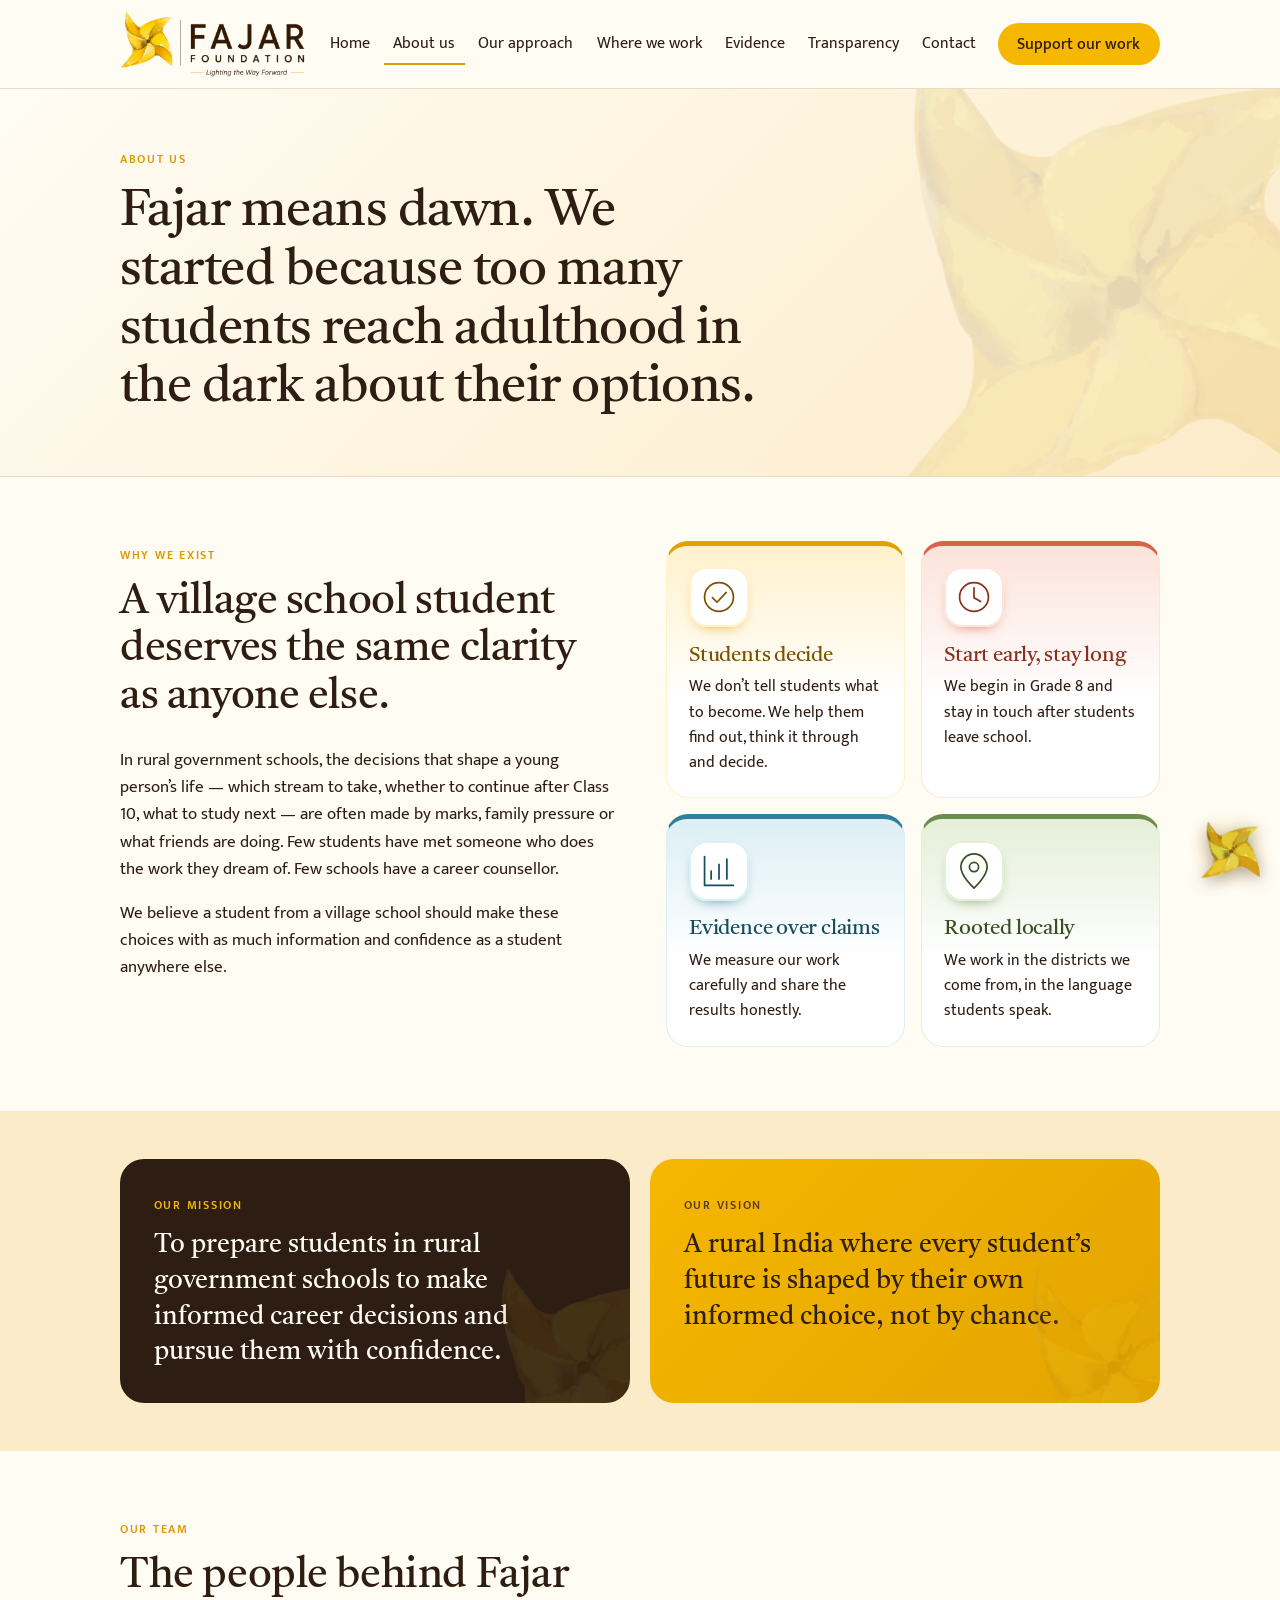
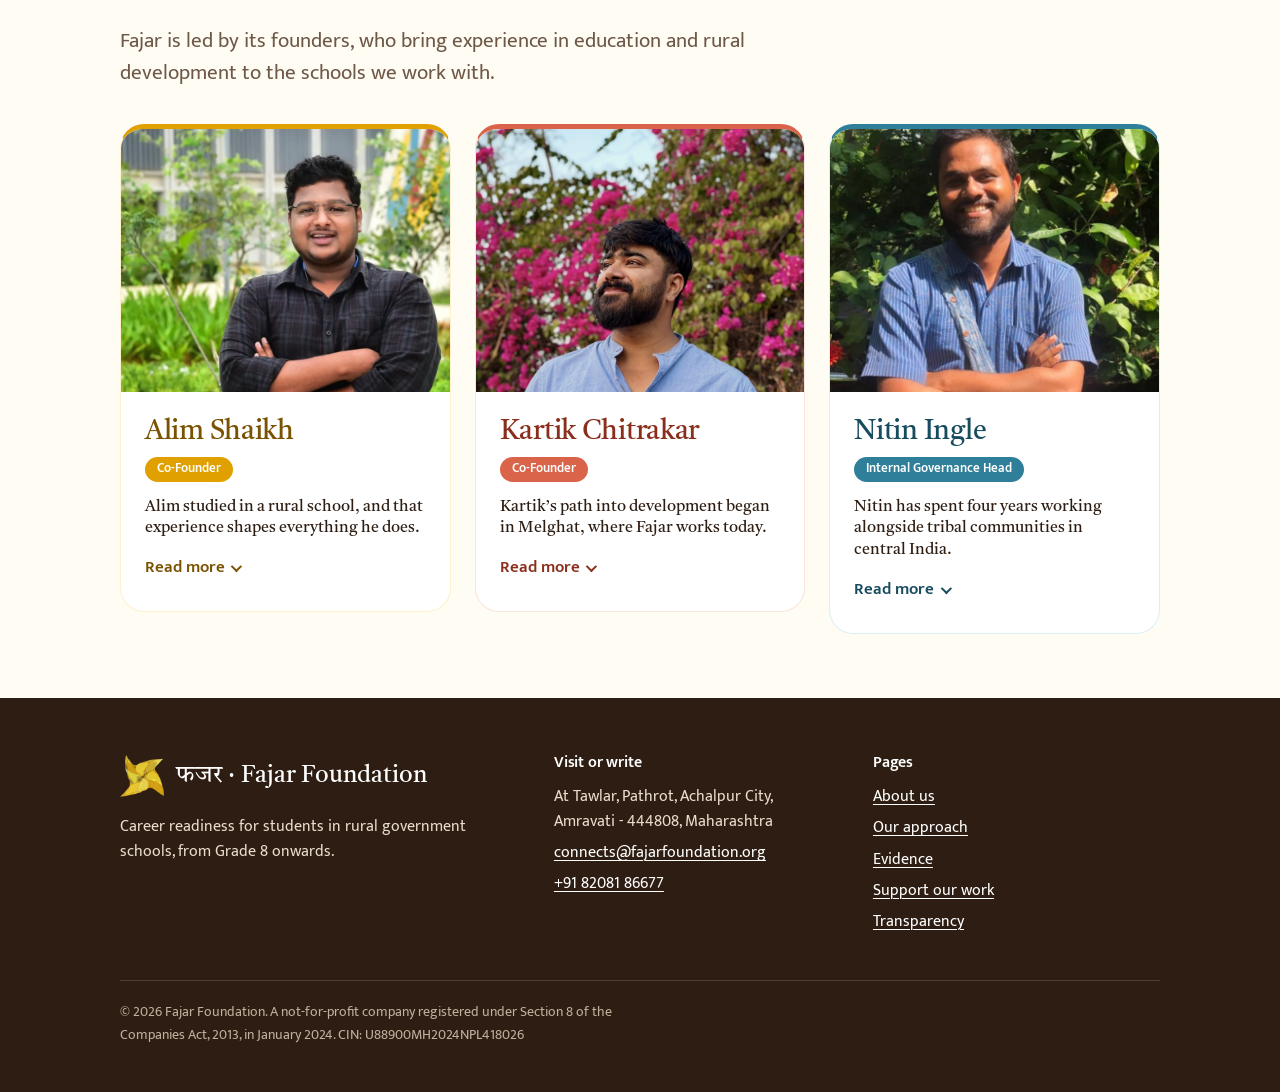
==== commit a9fac8f2: "Redesign inner pages and trim content - Remove Documents section (Transparency), tax-status box (Sup" ====
--- a/about.html
+++ b/about.html
@@ -39,35 +39,58 @@
 </header>
 <main id="main">
 
-<section class="page-hero"><div class="wrap">
-  <h1>Fajar means dawn. We started because too many students reach adulthood in the dark about their options.</h1>
-</div></section>
+<section class="page-hero approach-hero compact">
+  <img class="hero-watermark" src="assets/img/pinwheel.png" alt="" width="520" height="520">
+  <div class="wrap">
+    <span class="eyebrow">About us</span>
+    <h1>Fajar means dawn. We started because too many students reach adulthood in the dark about their options.</h1>
+  </div>
+</section>
 
-<section class="section"><div class="wrap split">
-  <div>
-    <h2>Why we exist</h2>
-    <p>In rural government schools, the decisions that shape a young person’s life — which stream to take, whether to continue after Class 10, what to study next — are often made by marks, family pressure or what friends are doing. Few students have met someone who does the work they dream of. Few schools have a career counsellor.</p>
-    <p>We believe a student from a village school should make these choices with as much information and confidence as a student anywhere else.</p>
-  </div>
-  <div>
-    <h2>What we stand for</h2>
-    <ul class="plain-list">
-      <li><b>Students decide.</b> We don’t tell students what to become. We help them find out, think it through and decide.</li>
-      <li><b>Start early, stay long.</b> We begin in Grade 8 and stay in touch after students leave school.</li>
-      <li><b>Evidence over claims.</b> We measure our work carefully and share the results honestly.</li>
-      <li><b>Rooted locally.</b> We work in the districts we come from, in the language students speak.</li>
-    </ul>
+<section class="section"><div class="wrap">
+  <div class="split">
+    <div class="reveal">
+      <span class="eyebrow">Why we exist</span>
+      <h2>A village school student deserves the same clarity as anyone else.</h2>
+      <p>In rural government schools, the decisions that shape a young person’s life — which stream to take, whether to continue after Class 10, what to study next — are often made by marks, family pressure or what friends are doing. Few students have met someone who does the work they dream of. Few schools have a career counsellor.</p>
+      <p>We believe a student from a village school should make these choices with as much information and confidence as a student anywhere else.</p>
+    </div>
+    <div class="values tones">
+      <article class="card2 reveal" style="--d:0ms">
+      <div class="icon-tile sm"><svg class="ico" viewBox="0 0 64 64" aria-hidden="true"><circle cx="32" cy="32" r="22"/><path d="m22 33 7 7 14-15"/></svg></div>
+      <h3>Students decide</h3>
+      <p>We don’t tell students what to become. We help them find out, think it through and decide.</p>
+    </article>
+      <article class="card2 reveal" style="--d:100ms">
+      <div class="icon-tile sm"><svg class="ico" viewBox="0 0 64 64" aria-hidden="true"><circle cx="32" cy="32" r="22"/><path d="M32 18v15l10 6"/></svg></div>
+      <h3>Start early, stay long</h3>
+      <p>We begin in Grade 8 and stay in touch after students leave school.</p>
+    </article>
+      <article class="card2 reveal" style="--d:200ms">
+      <div class="icon-tile sm"><svg class="ico" viewBox="0 0 64 64" aria-hidden="true"><path d="M10 54V10M10 54h44"/><path d="M20 44V32M32 44V22M44 44V14"/></svg></div>
+      <h3>Evidence over claims</h3>
+      <p>We measure our work carefully and share the results honestly.</p>
+    </article>
+      <article class="card2 reveal" style="--d:300ms">
+      <div class="icon-tile sm"><svg class="ico" viewBox="0 0 64 64" aria-hidden="true"><path d="M32 58S12 40 12 26a20 20 0 0 1 40 0c0 14-20 32-20 32Z"/><circle cx="32" cy="26" r="7"/></svg></div>
+      <h3>Rooted locally</h3>
+      <p>We work in the districts we come from, in the language students speak.</p>
+    </article>
+    </div>
   </div>
 </div></section>
 
-<section class="section band"><div class="wrap split">
-  <div><h2>Our mission</h2><p class="lead">To prepare students in rural government schools to make informed career decisions and pursue them with confidence.</p></div>
-  <div><h2>Our vision</h2><p class="lead">A rural India where every student’s future is shaped by their own informed choice, not by chance.</p></div>
+<section class="section-tight band"><div class="wrap">
+  <div class="mv">
+    <div class="mv-card mission reveal"><span class="eyebrow">Our mission</span><p>To prepare students in rural government schools to make informed career decisions and pursue them with confidence.</p></div>
+    <div class="mv-card vision reveal" style="--d:120ms"><span class="eyebrow">Our vision</span><p>A rural India where every student’s future is shaped by their own informed choice, not by chance.</p></div>
+  </div>
 </div></section>
 
 <section class="section" id="team"><div class="wrap">
-  <h2>Our team</h2>
-  <p class="lead">Fajar is run by its founders, who give their evenings, weekends and alternate weeks to the schools we work with.</p>
+  <span class="eyebrow">Our team</span>
+  <h2>The people behind Fajar</h2>
+  <p class="lead">Fajar is led by its founders, who bring experience in education and rural development to the schools we work with.</p>
   <div class="team">
     <article class="person reveal">
   <div class="photo"><span class="initials" aria-hidden="true">AS</span><img src="assets/img/team/alim.jpg" alt="Portrait of Alim Shaikh" loading="lazy"></div>
--- a/assets/css/style.css
+++ b/assets/css/style.css
@@ -548,3 +548,87 @@
 .q-mark { top: .1rem; right: 1rem; font-size: 5rem; }
 
 @media (max-width: 560px) { .logo-img { height: 54px; } .site-header .wrap { min-height: 76px; } .nav { top: 76px !important; } }
+
+/* ---------- Tighter rhythm + inner pages ---------- */
+.section { padding: clamp(2.5rem, 5vw, 4.25rem) 0; }
+.section-tight { padding: clamp(2rem, 4vw, 3rem) 0; }
+.page-hero.compact { padding: clamp(2.25rem, 4.5vw, 3.5rem) 0 clamp(2rem, 4vw, 3rem); }
+.page-hero.compact h1 { font-size: clamp(2rem, 4.4vw, 3.2rem); max-width: 22ch; margin-bottom: .6rem; }
+.page-hero.compact .lead { margin-bottom: 0; }
+.split { gap: clamp(1.5rem, 4vw, 3.5rem); }
+
+.tones > *:nth-child(4n+1), .tones > .card2:nth-child(4n+1) { --accent: #E0A100; --tint: #FFF1CC; --deep: #7A5200; }
+.tones > *:nth-child(4n+2) { --accent: #D9644A; --tint: #FCE3DB; --deep: #8A2F1B; }
+.tones > *:nth-child(4n+3) { --accent: #2F7F9A; --tint: #DCEFF5; --deep: #174B5E; }
+.tones > *:nth-child(4n+4) { --accent: #6B8E4E; --tint: #E4EFD8; --deep: #384F22; }
+
+.card2 { --accent: #E0A100; --tint: #FFF1CC; --deep: #7A5200; background: linear-gradient(180deg, var(--tint), #fff 62%); border: 1px solid var(--tint); border-top: 5px solid var(--accent); border-radius: 22px; padding: 1.35rem 1.4rem 1.4rem; display: flex; flex-direction: column; transition: transform .3s cubic-bezier(.2,.7,.2,1), box-shadow .3s; }
+.card2:hover { transform: translateY(-5px); box-shadow: 0 24px 38px -24px var(--accent); }
+.card2 .icon-tile.sm { margin-bottom: .9rem; }
+.card2 h3 { color: var(--deep); margin-bottom: .35rem; font-size: 1.3rem; }
+.card2 p { margin: 0; color: var(--ink); font-size: .98rem; }
+.card2 p a { color: var(--deep); font-weight: 600; }
+.card-link { margin-top: 1rem; font-weight: 600; color: var(--deep); text-decoration: none; display: inline-flex; gap: .4rem; align-items: center; }
+.card-link span { transition: transform .25s; }
+.card-link:hover span { transform: translateX(5px); }
+.card-link:hover { color: var(--ink); }
+
+.values { display: grid; grid-template-columns: 1fr 1fr; gap: 1rem; }
+.cards3 { display: grid; grid-template-columns: repeat(3, 1fr); gap: 1.25rem; }
+.cards2 { display: grid; grid-template-columns: repeat(2, 1fr); gap: 1.25rem; }
+.cards1 { display: grid; gap: 1.1rem; }
+.cards2 .card2 { padding: 1.6rem 1.7rem 1.6rem; }
+
+.mv { display: grid; grid-template-columns: 1fr 1fr; gap: 1.25rem; }
+.mv-card { border-radius: 24px; padding: 2rem 2.1rem; position: relative; overflow: hidden; }
+.mv-card p { font-family: var(--serif); font-size: clamp(1.25rem, 2.2vw, 1.65rem); line-height: 1.35; margin: 0; max-width: 28ch; }
+.mv-card.mission { background: var(--ink); color: var(--paper); }
+.mv-card.mission .eyebrow { color: var(--haldi); }
+.mv-card.vision { background: linear-gradient(135deg, var(--haldi), #E3A400); color: var(--ink); }
+.mv-card.vision .eyebrow { color: var(--brown); }
+.mv-card::after { content: ""; position: absolute; right: -50px; bottom: -60px; width: 200px; height: 200px; background: url("../img/pinwheel.png") center / contain no-repeat; opacity: .12; animation: spin-on 50s linear infinite; }
+
+.now-stats.three { grid-template-columns: repeat(3, 1fr); margin: 1.25rem 0; gap: .8rem; }
+.stat-card.light { background: linear-gradient(180deg, #FFF1CC, #fff); border: 1px solid #FFF1CC; border-top: 5px solid var(--haldi); padding: 1.1rem 1.1rem 1rem; backdrop-filter: none; }
+.stat-card.light b { color: var(--brown); text-shadow: none; font-size: clamp(2rem, 4vw, 2.8rem); }
+.stat-card.light span { color: var(--muted); margin-top: .3rem; font-size: .9rem; }
+.stat-card.light:hover { box-shadow: 0 20px 32px -22px var(--haldi-deep); border-color: var(--haldi); }
+.callout { background: var(--peach); border-left: 5px solid var(--haldi-deep); border-radius: 0 16px 16px 0; padding: 1rem 1.25rem; max-width: 60ch; }
+.address-chip { display: flex; align-items: center; gap: .75rem; background: #fff; border: 1px solid var(--line); border-radius: 16px; padding: .8rem 1rem; margin-top: .5rem; font-size: .95rem; }
+.address-chip .ico { width: 30px; height: 30px; flex: none; fill: none; stroke: var(--brown); stroke-width: 3; stroke-linecap: round; stroke-linejoin: round; }
+.map { width: 100%; height: 340px; border: 1px solid var(--line); border-radius: 22px; display: block; }
+
+.cta-strip { display: flex; align-items: center; justify-content: space-between; gap: 1.5rem; flex-wrap: wrap; background: var(--ink); color: var(--paper); border-radius: 26px; padding: 1.75rem 2rem; position: relative; overflow: hidden; }
+.cta-strip h2 { color: #fff; font-size: clamp(1.5rem, 3vw, 2.1rem); margin-bottom: .3rem; }
+.cta-strip p { color: #E8DCCB; margin: 0; max-width: 56ch; }
+.cta-strip > * { position: relative; z-index: 1; }
+
+.card2 .icon-tile .ico, .icon-tile.sm .ico { fill: none; }
+.trust-badge { display: flex; align-items: center; gap: 1rem; background: linear-gradient(135deg, #E4EFD8, #fff); border: 1px solid #E4EFD8; border-left: 5px solid #6B8E4E; border-radius: 18px; padding: 1.1rem 1.25rem; margin-top: 1.25rem; }
+.trust-badge .ico { width: 44px; height: 44px; flex: none; fill: none; stroke: #384F22; stroke-width: 3; stroke-linecap: round; stroke-linejoin: round; }
+.trust-badge b { display: block; color: #384F22; font-size: 1.1rem; }
+.trust-badge span { color: var(--muted); font-size: .95rem; }
+.record-card { margin: 0; background: #fff; border: 1px solid var(--line); border-radius: 22px; padding: .4rem 1.5rem; box-shadow: 0 18px 34px -28px rgba(90,58,36,.5); }
+.rec-row { display: grid; grid-template-columns: 9.5rem 1fr; gap: 1rem; padding: .95rem 0; border-bottom: 1px solid var(--line); }
+.rec-row:last-child { border-bottom: 0; }
+.rec-row dt { color: var(--muted); font-size: .95rem; }
+.rec-row dd { margin: 0; font-weight: 500; }
+.gov-list { display: grid; gap: .8rem; margin-top: 1.25rem; }
+.gov-person { display: flex; align-items: center; gap: 1rem; background: #fff; border: 1px solid var(--line); border-radius: 18px; padding: .8rem 1rem; transition: transform .25s, box-shadow .25s; }
+.gov-person:hover { transform: translateX(5px); box-shadow: 0 14px 26px -20px var(--brown); }
+.gov-person b { display: block; }
+.gov-person span:not(.avatar) { color: var(--muted); font-size: .9rem; }
+.avatar { position: relative; width: 56px; height: 56px; border-radius: 50%; overflow: hidden; background: var(--peach); display: grid; place-items: center; font-family: var(--serif); color: var(--brown); flex: none; box-shadow: 0 0 0 3px var(--haldi); }
+.avatar img { position: absolute; inset: 0; width: 100%; height: 100%; object-fit: cover; object-position: 50% 20%; }
+
+@media (max-width: 900px) {
+  .cards3, .cards2, .values, .mv { grid-template-columns: 1fr; }
+  .rec-row { grid-template-columns: 1fr; gap: .15rem; }
+}
+@media (prefers-reduced-motion: reduce) { .mv-card::after { animation: none; } }
+
+.contact-cards .card2 { display: grid; grid-template-columns: auto 1fr; column-gap: 1.1rem; align-items: center; padding: 1.1rem 1.3rem; border-top-width: 1px; border-left: 5px solid var(--accent); }
+.contact-cards .card2 .icon-tile { grid-row: span 2; margin: 0; }
+.contact-cards .card2 h3 { margin: 0 0 .1rem; font-size: 1.15rem; }
+.contact-split-map { height: 100%; }
+@media (min-width: 901px) { .contact-cards ~ .reveal .map, .split > .reveal .map { height: 400px; } }
